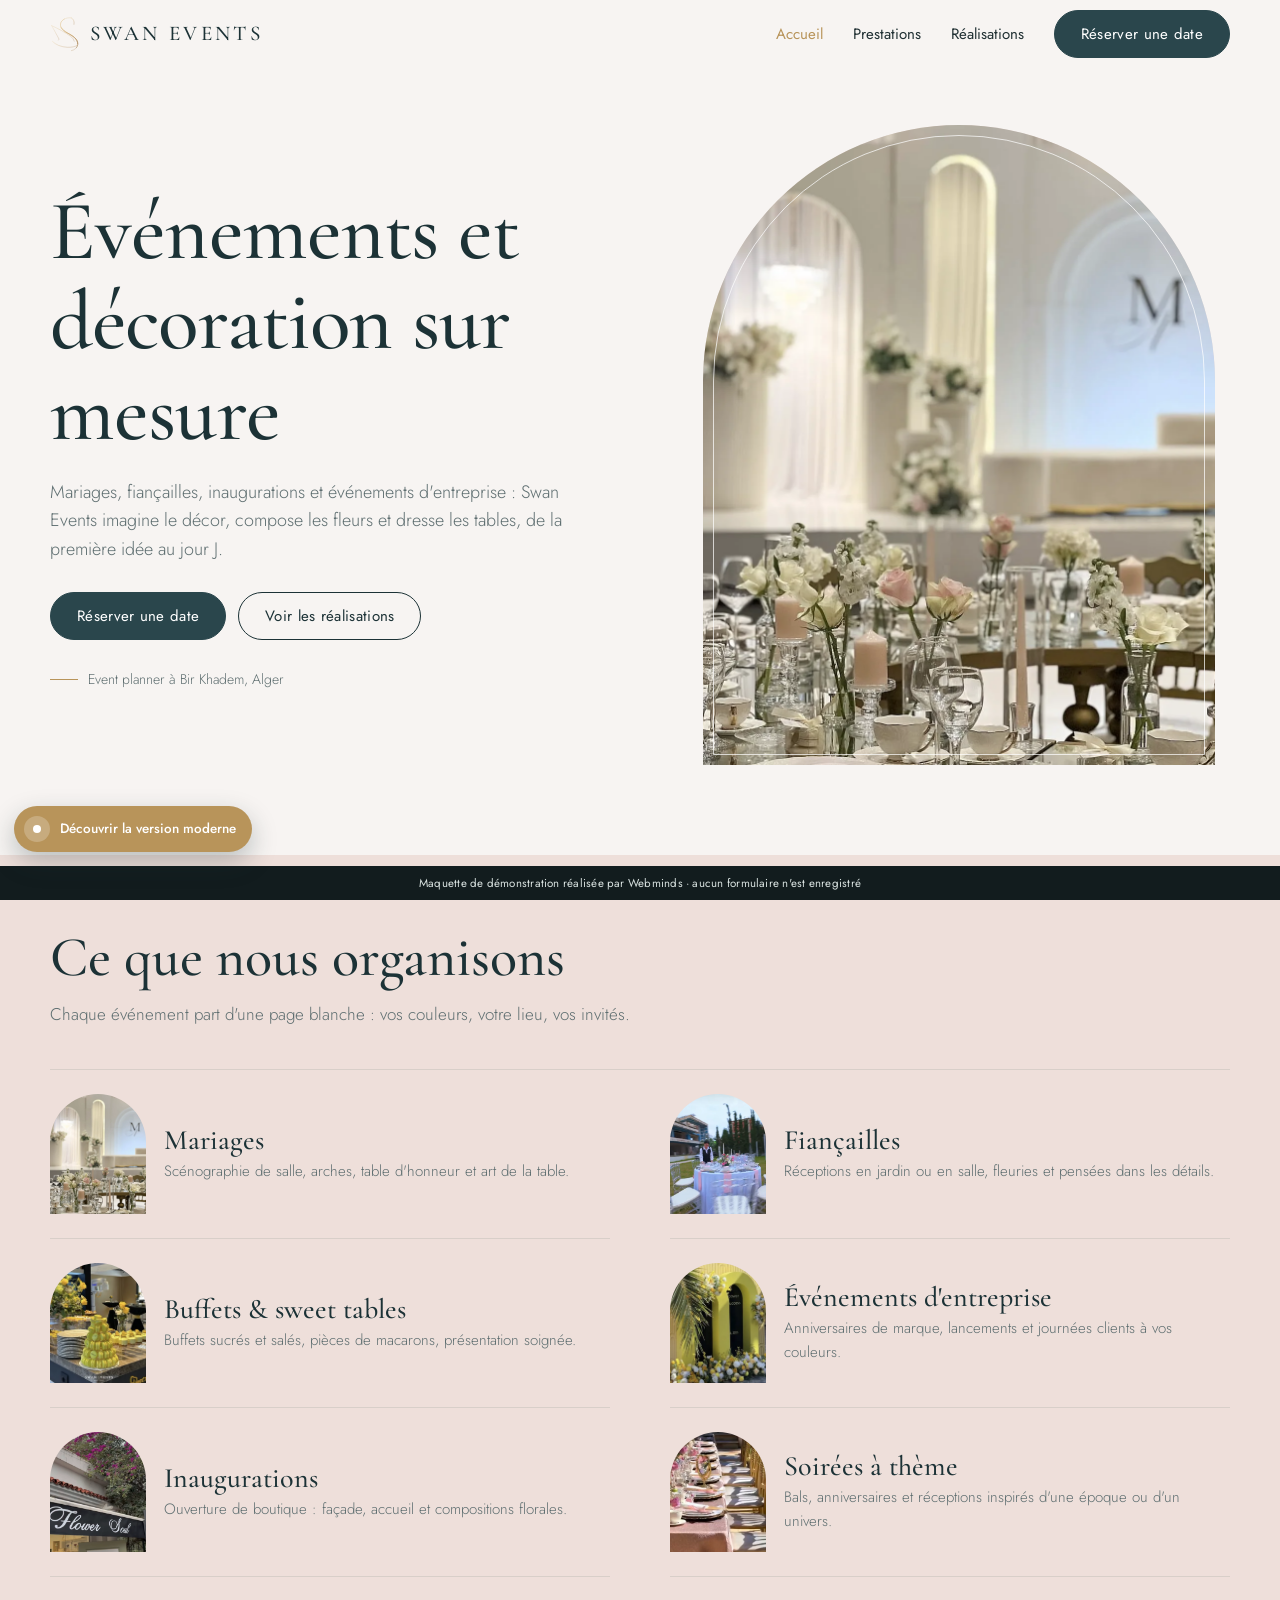
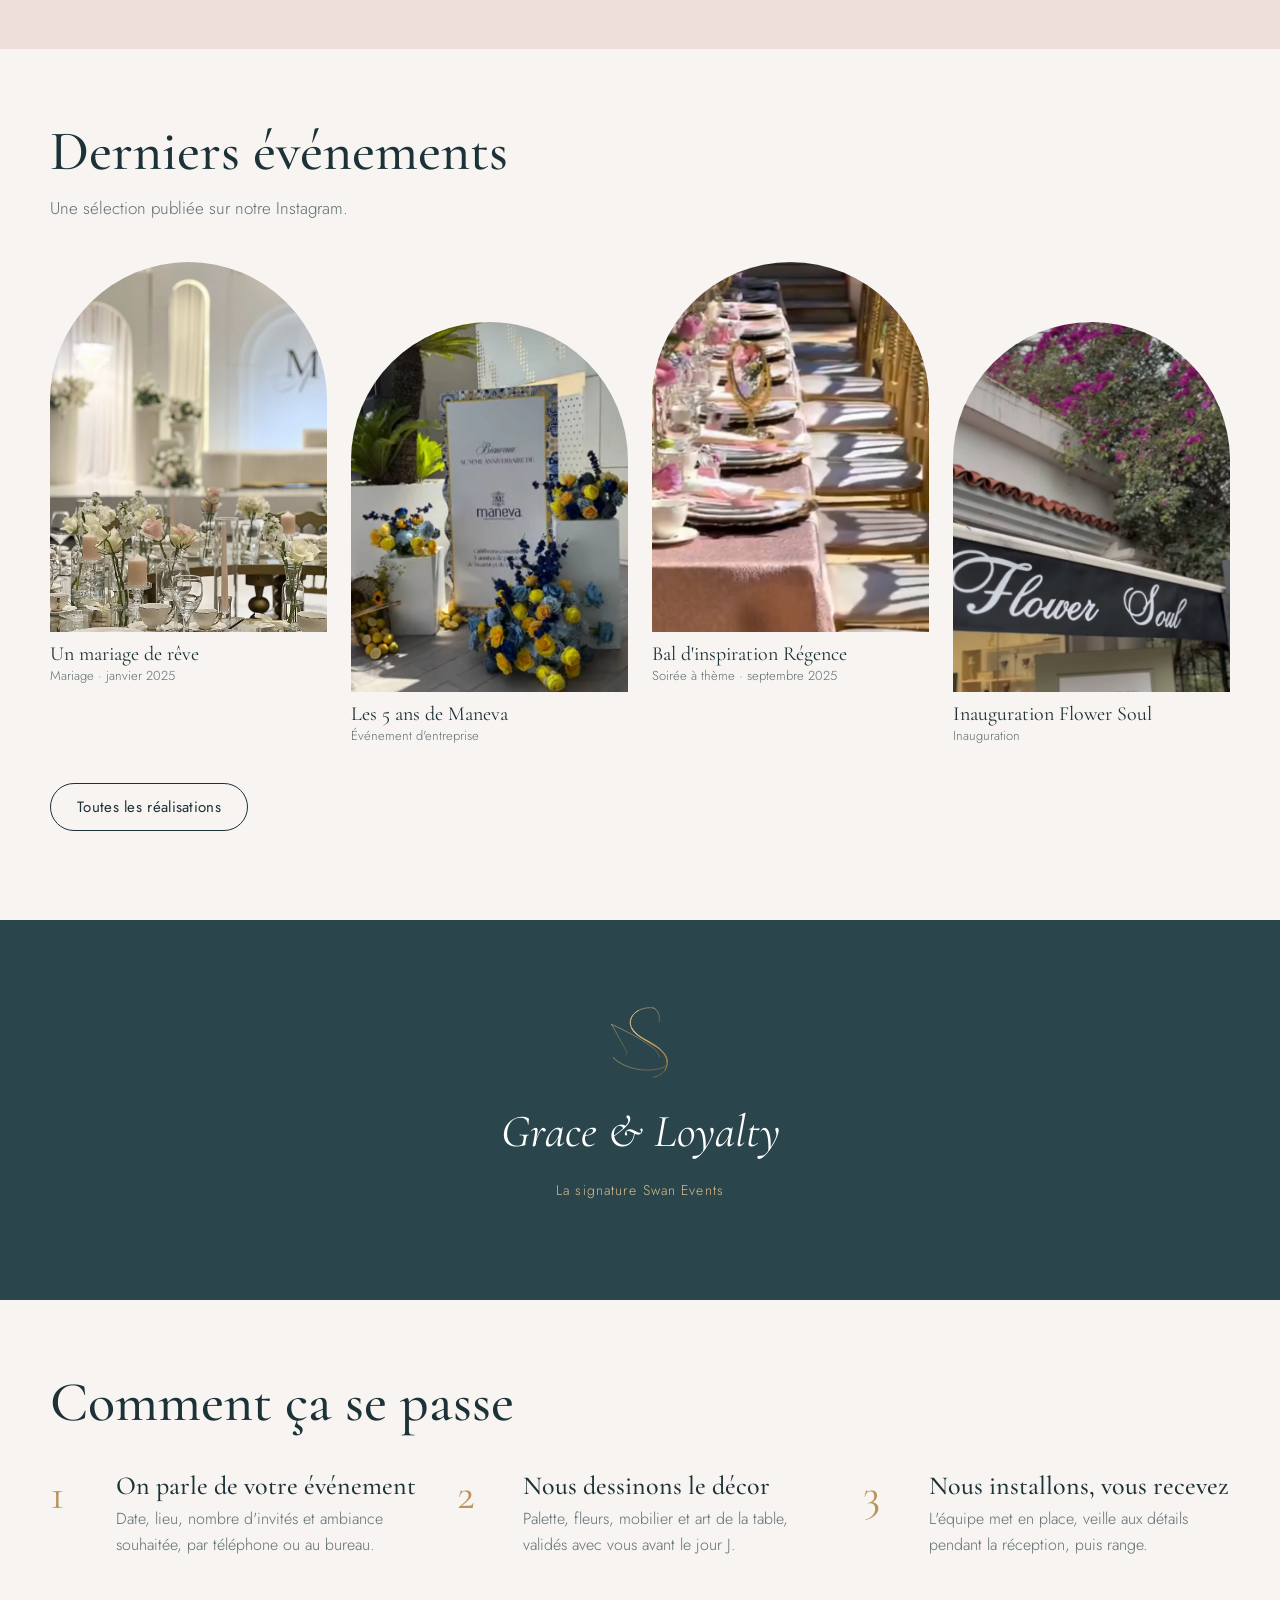
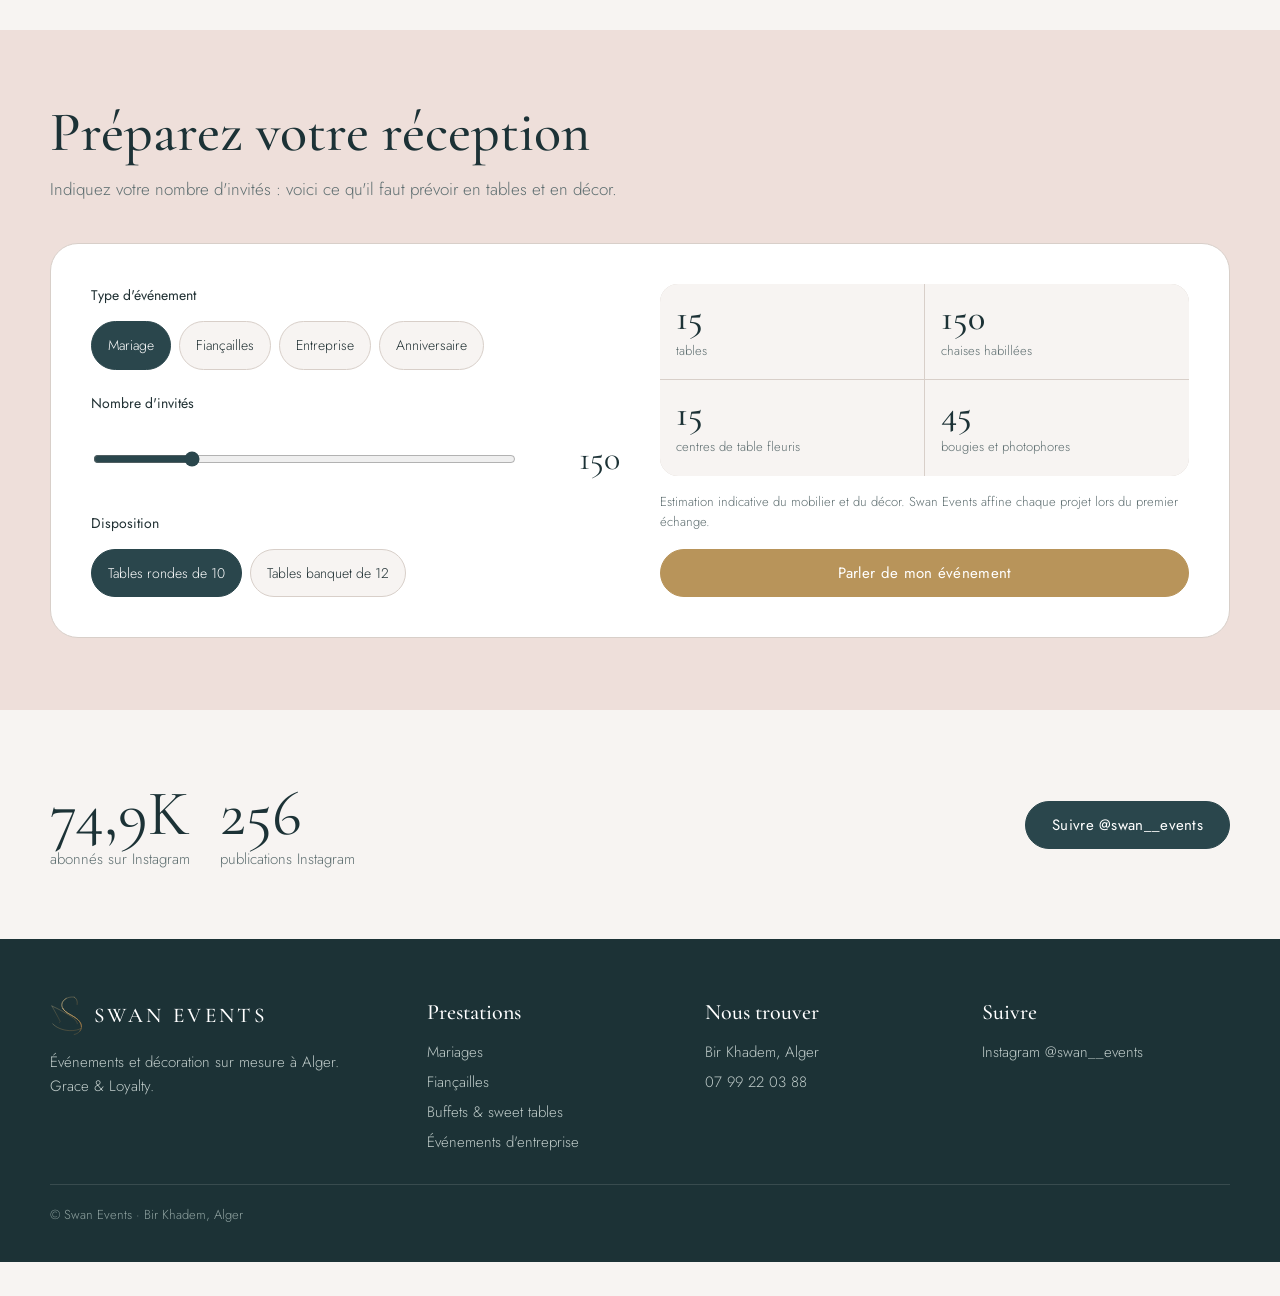
==== index.html @ 2332a2bf "Maquette Swan Events : version classique (5 pages, simulateur de réception) et version moderne (conf" ====
<!doctype html>
<html lang="fr"><head><meta charset="utf-8">
<meta name="viewport" content="width=device-width, initial-scale=1, viewport-fit=cover">
<meta name="robots" content="noindex, nofollow">
<title>Swan Events · Événements & décoration sur mesure à Alger</title><meta name="description" content="Swan Events, event planner à Bir Khadem (Alger) : mariages, fiançailles, inaugurations et événements d'entreprise.">
<link rel="icon" href="img/swan-mark.svg" type="image/svg+xml">
<link rel="stylesheet" href="css/fonts.css"><link rel="stylesheet" href="css/style.css"><link rel="stylesheet" href="css/demo.css">
</head><body>
<header class="sw-head"><div class="sw-wrap">
<a class="sw-logo" href="index.html" aria-label="Swan Events, accueil"><img src="img/swan-mark.svg" alt=""><span>SWAN EVENTS</span></a>
<nav class="sw-nav" aria-label="Navigation principale"><a href="index.html" aria-current="page">Accueil</a><a href="prestations.html">Prestations</a><a href="realisations.html">Réalisations</a><a class="sw-btn" href="contact.html">Réserver une date</a></nav>
<button class="sw-burger" aria-label="Ouvrir le menu" aria-expanded="false"><i></i></button>
</div></header>
<div class="sw-drawer"><a href="index.html">Accueil</a><a href="prestations.html">Prestations</a><a href="realisations.html">Réalisations</a><a href="contact.html">Contact</a><a class="sw-drawer-tel" href="tel:+213799220388">07 99 22 03 88</a></div>
<main>
<section class="sw-hero"><div class="sw-wrap">
<div class="sw-hero-arch"><img src="img/mariage-table.webp" alt="Table de mariage dressée par Swan Events, arches blanches et fleurs poudrées"></div>
<div class="sw-hero-txt">
<h1>Événements et décoration sur mesure</h1>
<p class="sw-hero-lead">Mariages, fiançailles, inaugurations et événements d'entreprise : Swan Events imagine le décor, compose les fleurs et dresse les tables, de la première idée au jour J.</p>
<div class="sw-hero-cta"><a class="sw-btn" href="contact.html">Réserver une date</a><a class="sw-btn sw-btn--line" href="realisations.html">Voir les réalisations</a></div>
<p class="sw-hero-loc">Event planner à Bir Khadem, Alger</p>
</div></div></section>

<section class="sw-sec sw-sec--blush"><div class="sw-wrap">
<div class="sw-sec-head"><h2>Ce que nous organisons</h2><p>Chaque événement part d'une page blanche : vos couleurs, votre lieu, vos invités.</p></div>
<div class="sw-presta"><a href="mariage.html"><img src="img/mariage-table.webp" alt="" loading="lazy"><div><h3>Mariages</h3><p>Scénographie de salle, arches, table d'honneur et art de la table.</p></div></a><a href="prestations.html#fiancailles"><img src="img/fiancailles-jardin.webp" alt="" loading="lazy"><div><h3>Fiançailles</h3><p>Réceptions en jardin ou en salle, fleuries et pensées dans les détails.</p></div></a><a href="prestations.html#buffets"><img src="img/buffet-macarons.webp" alt="" loading="lazy"><div><h3>Buffets &amp; sweet tables</h3><p>Buffets sucrés et salés, pièces de macarons, présentation soignée.</p></div></a><a href="prestations.html#entreprise"><img src="img/corporate-dentina.webp" alt="" loading="lazy"><div><h3>Événements d'entreprise</h3><p>Anniversaires de marque, lancements et journées clients à vos couleurs.</p></div></a><a href="prestations.html#inaugurations"><img src="img/inauguration-flowersoul.webp" alt="" loading="lazy"><div><h3>Inaugurations</h3><p>Ouverture de boutique : façade, accueil et compositions florales.</p></div></a><a href="prestations.html#themes"><img src="img/table-regence.webp" alt="" loading="lazy"><div><h3>Soirées à thème</h3><p>Bals, anniversaires et réceptions inspirés d'une époque ou d'un univers.</p></div></a></div>
</div></section>

<section class="sw-sec"><div class="sw-wrap">
<div class="sw-sec-head"><h2>Derniers événements</h2><p>Une sélection publiée sur notre Instagram.</p></div>
<div class="sw-gal"><figure><div class="sw-ph"><img src="img/mariage-table.webp" alt="Un mariage de rêve" loading="lazy"></div><figcaption>Un mariage de rêve<small>Mariage · janvier 2025</small></figcaption></figure><figure><div class="sw-ph"><img src="img/anniversaire-maneva.webp" alt="Les 5 ans de Maneva" loading="lazy"></div><figcaption>Les 5 ans de Maneva<small>Événement d'entreprise</small></figcaption></figure><figure><div class="sw-ph"><img src="img/table-regence.webp" alt="Bal d'inspiration Régence" loading="lazy"></div><figcaption>Bal d'inspiration Régence<small>Soirée à thème · septembre 2025</small></figcaption></figure><figure><div class="sw-ph"><img src="img/inauguration-flowersoul.webp" alt="Inauguration Flower Soul" loading="lazy"></div><figcaption>Inauguration Flower Soul<small>Inauguration</small></figcaption></figure></div>
<p style="margin-top:40px"><a class="sw-btn sw-btn--line" href="realisations.html">Toutes les réalisations</a></p>
</div></section>

<section class="sw-sec--teal sw-sign"><div class="sw-wrap">
<img src="img/swan-mark.svg" alt="">
<blockquote>Grace &amp; Loyalty</blockquote>
<p>La signature Swan Events</p>
</div></section>

<section class="sw-sec"><div class="sw-wrap">
<div class="sw-sec-head"><h2>Comment ça se passe</h2></div>
<ol class="sw-steps">
<li><div><h3>On parle de votre événement</h3><p>Date, lieu, nombre d'invités et ambiance souhaitée, par téléphone ou au bureau.</p></div></li>
<li><div><h3>Nous dessinons le décor</h3><p>Palette, fleurs, mobilier et art de la table, validés avec vous avant le jour J.</p></div></li>
<li><div><h3>Nous installons, vous recevez</h3><p>L'équipe met en place, veille aux détails pendant la réception, puis range.</p></div></li>
</ol></div></section>

<section class="sw-sec sw-sec--blush" id="estimer"><div class="sw-wrap">
<div class="sw-sec-head"><h2>Préparez votre réception</h2><p>Indiquez votre nombre d'invités : voici ce qu'il faut prévoir en tables et en décor.</p></div>
<div class="sw-sim" data-sim>
<div style="display:grid;gap:22px">
<div class="sw-field"><span class="sw-legend">Type d'événement</span><div class="sw-chips" data-g="type"><button class="sw-chip" aria-pressed="true" data-v="mariage">Mariage</button><button class="sw-chip" aria-pressed="false" data-v="fiancailles">Fiançailles</button><button class="sw-chip" aria-pressed="false" data-v="entreprise">Entreprise</button><button class="sw-chip" aria-pressed="false" data-v="anniv">Anniversaire</button></div></div>
<div class="sw-field"><label for="g">Nombre d'invités</label><div class="sw-range"><input id="g" type="range" min="20" max="600" step="10" value="150"><output for="g">150</output></div></div>
<div class="sw-field"><span class="sw-legend">Disposition</span><div class="sw-chips" data-g="table"><button class="sw-chip" aria-pressed="true" data-v="10">Tables rondes de 10</button><button class="sw-chip" aria-pressed="false" data-v="12">Tables banquet de 12</button></div></div>
</div>
<div style="display:grid;gap:16px;align-content:start">
<div class="sw-res"><div><b data-r="tables">15</b><span>tables</span></div><div><b data-r="chairs">150</b><span>chaises habillées</span></div><div><b data-r="flowers">15</b><span>centres de table fleuris</span></div><div><b data-r="candles">45</b><span>bougies et photophores</span></div></div>
<p class="sw-sim-note">Estimation indicative du mobilier et du décor. Swan Events affine chaque projet lors du premier échange.</p>
<a class="sw-btn sw-btn--gold" href="contact.html">Parler de mon événement</a>
</div></div>
</div></section>

<section class="sw-sec"><div class="sw-wrap sw-insta">
<div class="sw-insta-row"><div class="sw-insta-n">74,9K<small>abonnés sur Instagram</small></div><div class="sw-insta-n">256<small>publications Instagram</small></div></div>
<a class="sw-btn" href="https://www.instagram.com/swan__events/" target="_blank" rel="noopener">Suivre @swan__events</a>
</div></section>
</main>
<footer class="sw-foot"><div class="sw-wrap">
<div class="sw-foot-brand"><a class="sw-logo" href="index.html"><img src="img/swan-mark.svg" alt="" style="width:34px"><span style="color:#fff">SWAN EVENTS</span></a><p style="margin-top:14px;max-width:22em">Événements et décoration sur mesure à Alger. Grace &amp; Loyalty.</p></div>
<div><h4>Prestations</h4><ul><li><a href="mariage.html">Mariages</a></li><li><a href="prestations.html#fiancailles">Fiançailles</a></li><li><a href="prestations.html#buffets">Buffets &amp; sweet tables</a></li><li><a href="prestations.html#entreprise">Événements d'entreprise</a></li></ul></div>
<div><h4>Nous trouver</h4><ul><li>Bir Khadem, Alger</li><li><a href="tel:+213799220388">07 99 22 03 88</a></li></ul></div>
<div><h4>Suivre</h4><ul><li><a href="https://www.instagram.com/swan__events/" target="_blank" rel="noopener">Instagram @swan__events</a></li></ul></div>
<div class="sw-foot-bot">© Swan Events · Bir Khadem, Alger</div>
</div></footer>
<a class="wm-switch" href="v2/index.html"><span class="wm-switch-dot"></span><span class="wm-switch-txt">Découvrir la version moderne</span></a>
<div class="wm-demo">Maquette de démonstration réalisée par Webminds · aucun formulaire n'est enregistré</div>
<script src="js/main.js"></script><script src="js/demo.js"></script>
</body></html>
---- css/fonts.css ----
@font-face{font-family:"Cormorant Garamond";src:url(../fonts/cormorant-garamond-latin-400-normal.woff2) format("woff2");font-weight:400;font-style:normal;font-display:swap}
@font-face{font-family:"Cormorant Garamond";src:url(../fonts/cormorant-garamond-latin-500-normal.woff2) format("woff2");font-weight:500;font-style:normal;font-display:swap}
@font-face{font-family:"Cormorant Garamond";src:url(../fonts/cormorant-garamond-latin-600-normal.woff2) format("woff2");font-weight:600;font-style:normal;font-display:swap}
@font-face{font-family:"Cormorant Garamond";src:url(../fonts/cormorant-garamond-latin-400-italic.woff2) format("woff2");font-weight:400;font-style:italic;font-display:swap}
@font-face{font-family:"Cormorant Garamond";src:url(../fonts/cormorant-garamond-latin-500-italic.woff2) format("woff2");font-weight:500;font-style:italic;font-display:swap}
@font-face{font-family:"Jost";src:url(../fonts/jost-latin-300-normal.woff2) format("woff2");font-weight:300;font-display:swap}
@font-face{font-family:"Jost";src:url(../fonts/jost-latin-400-normal.woff2) format("woff2");font-weight:400;font-display:swap}
@font-face{font-family:"Jost";src:url(../fonts/jost-latin-500-normal.woff2) format("woff2");font-weight:500;font-display:swap}
---- css/style.css ----
:root{
  --teal:#2A464C; --teal-deep:#1C3236; --gold:#B8945A; --gold-soft:#D9BE8C;
  --pearl:#F7F4F2; --blush:#EEDFDA; --ink:#203033; --muted:#5E6E70; --line:#D8CFC9;
  --serif:"Cormorant Garamond",Georgia,"Times New Roman",serif;
  --sans:"Jost","Helvetica Neue",Arial,sans-serif;
  
}
*,*::before,*::after{box-sizing:border-box}
html{scroll-behavior:smooth}
body{margin:0;background:var(--pearl);color:var(--ink);font-family:var(--sans);font-weight:300;font-size:17px;line-height:1.6;padding-bottom:var(--demo-h);-webkit-font-smoothing:antialiased}
img{max-width:100%;display:block}
a{color:inherit}
:focus-visible{outline:2px solid var(--gold);outline-offset:3px}
h1,h2,h3{font-family:var(--serif);font-weight:500;line-height:1.08;margin:0;color:var(--teal-deep)}
p{margin:0 0 1em}
.sw-wrap{width:min(1180px,100% - 40px);margin-inline:auto}

/* Header */
.sw-head{position:sticky;top:0;z-index:40;background:rgba(247,244,242,.94);backdrop-filter:blur(8px);-webkit-backdrop-filter:blur(8px);border-bottom:1px solid transparent;transition:border-color .3s}
.sw-head.is-scrolled{border-color:var(--line)}
.sw-head .sw-wrap{display:flex;align-items:center;justify-content:space-between;height:68px}
.sw-logo{display:flex;align-items:center;gap:10px;text-decoration:none}
.sw-logo img{width:30px;height:auto}
.sw-logo span{font-family:var(--serif);font-weight:500;font-size:21px;letter-spacing:.16em;color:var(--teal-deep)}
.sw-nav{display:none;gap:30px;align-items:center}
.sw-nav a{text-decoration:none;font-size:15px;font-weight:400;color:var(--ink)}
.sw-nav a[aria-current]{color:var(--gold);}
.sw-nav .sw-btn{color:#fff}
.sw-burger{background:none;border:0;width:44px;height:44px;display:grid;place-items:center;cursor:pointer;padding:0}
.sw-burger i{display:block;width:22px;height:1.5px;background:var(--teal-deep);position:relative}
.sw-burger i::before,.sw-burger i::after{content:"";position:absolute;left:0;width:22px;height:1.5px;background:var(--teal-deep)}
.sw-burger i::before{top:-7px}.sw-burger i::after{top:7px}
.sw-drawer{position:fixed;inset:68px 0 0 0;background:var(--pearl);z-index:39;padding:30px 24px;display:none;flex-direction:column;gap:6px}
.sw-drawer.is-open{display:flex}
.sw-drawer a{font-family:var(--serif);font-size:32px;text-decoration:none;color:var(--teal-deep);padding:6px 0;border-bottom:1px solid var(--line)}
.sw-drawer .sw-drawer-tel{font-family:var(--sans);font-size:16px;border:0;margin-top:18px;color:var(--muted)}
@media (min-width:900px){.sw-nav{display:flex}.sw-burger{display:none}.sw-drawer{display:none!important}}

/* Buttons */
.sw-btn{display:inline-flex;align-items:center;justify-content:center;gap:8px;min-height:48px;padding:0 26px;border-radius:999px;background:var(--teal);color:#fff;text-decoration:none;font-family:var(--sans);font-size:15px;font-weight:400;letter-spacing:.02em;border:1px solid var(--teal);cursor:pointer;transition:background .25s,color .25s}
.sw-btn:hover{background:var(--teal-deep)}
.sw-btn--line{background:transparent;color:var(--teal-deep);border-color:var(--teal-deep)}
.sw-btn--line:hover{background:var(--teal-deep);color:#fff}
.sw-btn--gold{background:var(--gold);border-color:var(--gold)}
.sw-btn--gold:hover{background:#a5824a}

/* Hero */
.sw-hero{padding:28px 0 56px;overflow:hidden}
.sw-hero .sw-wrap{display:grid;gap:34px}
.sw-hero-arch{position:relative;border-radius:999px 999px 0 0;overflow:hidden;aspect-ratio:4/5;background:var(--blush)}
.sw-hero-arch img{width:100%;height:100%;object-fit:cover;transform:scale(1.06);animation:swHeroIn 2.4s cubic-bezier(.2,.7,.2,1) forwards}
@keyframes swHeroIn{to{transform:scale(1)}}
.sw-hero-arch::after{content:"";position:absolute;inset:10px;border:1px solid rgba(255,255,255,.7);border-radius:999px 999px 0 0;pointer-events:none}
.sw-hero-txt h1{font-size:clamp(44px,11vw,84px);letter-spacing:-.01em}
.sw-hero-txt h1 em{font-style:italic;font-weight:400;display:block;color:var(--teal)}
.sw-hero-lead{font-size:18px;color:var(--muted);max-width:30em;margin:20px 0 28px}
.sw-hero-cta{display:flex;flex-wrap:wrap;gap:12px}
.sw-hero-loc{margin-top:28px;font-size:14px;color:var(--muted);display:flex;gap:10px;align-items:center}
.sw-hero-loc::before{content:"";width:28px;height:1px;background:var(--gold)}
@media (min-width:900px){
  .sw-hero{padding:56px 0 90px}
  .sw-hero .sw-wrap{grid-template-columns:1.05fr .95fr;align-items:center;gap:70px}
  .sw-hero-arch{order:2;aspect-ratio:4/5;max-height:640px}
}

/* Sections */
.sw-sec{padding:72px 0}
.sw-sec--blush{background:var(--blush)}
.sw-sec--teal{background:var(--teal);color:#E9EEEC}
.sw-sec--teal h2,.sw-sec--teal h3{color:#fff}
.sw-sec-head{max-width:640px;margin-bottom:40px}
.sw-sec-head h2{font-size:clamp(36px,7vw,56px)}
.sw-sec-head p{margin-top:14px;color:var(--muted)}
.sw-sec--teal .sw-sec-head p{color:#C9D5D3}

/* Prestations list */
.sw-presta{display:grid;gap:0;border-top:1px solid var(--line)}
.sw-presta a{display:grid;grid-template-columns:76px 1fr;gap:18px;align-items:center;padding:18px 0;border-bottom:1px solid var(--line);text-decoration:none}
.sw-presta img{width:76px;height:96px;object-fit:cover;border-radius:999px 999px 0 0}
.sw-presta h3{font-size:28px}
.sw-presta p{margin:4px 0 0;font-size:15px;color:var(--muted)}
@media (min-width:900px){
  .sw-presta{grid-template-columns:1fr 1fr;column-gap:60px}
  .sw-presta a{grid-template-columns:96px 1fr;padding:24px 0}
  .sw-presta img{width:96px;height:120px}
}

/* Gallery arches */
.sw-gal{display:grid;grid-template-columns:1fr 1fr;gap:14px}
.sw-gal figure{margin:0}
.sw-gal .sw-ph{overflow:hidden;border-radius:999px 999px 0 0;aspect-ratio:3/4;background:var(--blush)}
.sw-gal .sw-ph img{width:100%;height:100%;object-fit:cover;transition:transform .6s}
.sw-gal figure:hover img{transform:scale(1.04)}
.sw-gal figcaption{font-family:var(--serif);font-size:20px;margin-top:10px;line-height:1.2;color:var(--teal-deep)}
.sw-gal figcaption small{display:block;font-family:var(--sans);font-size:13px;color:var(--muted);margin-top:2px}
.sw-gal figure:nth-child(even){margin-top:36px}
@media (min-width:900px){.sw-gal{grid-template-columns:repeat(4,1fr);gap:24px}.sw-gal figure:nth-child(even){margin-top:60px}}

/* Quote / signature */
.sw-sign{text-align:center;padding:84px 0}
.sw-sign img{width:64px;margin:0 auto 24px}
.sw-sign blockquote{margin:0 auto;max-width:18em;font-family:var(--serif);font-style:italic;font-size:clamp(30px,6vw,46px);line-height:1.2;color:#fff}
.sw-sign p{margin-top:20px;font-size:14px;letter-spacing:.08em;color:var(--gold-soft)}

/* Steps */
.sw-steps{display:grid;gap:26px;counter-reset:st}
.sw-steps li{list-style:none;counter-increment:st;display:grid;grid-template-columns:52px 1fr;gap:14px}
.sw-steps li::before{content:counter(st);font-family:var(--serif);font-size:44px;line-height:1;color:var(--gold)}
.sw-steps h3{font-size:26px}
.sw-steps p{margin:6px 0 0;color:var(--muted);font-size:16px}
.sw-steps{padding:0;margin:0}
@media (min-width:900px){.sw-steps{grid-template-columns:repeat(3,1fr);gap:40px}}

/* Insta strip */
.sw-insta{display:grid;gap:22px;align-items:center}
.sw-insta-n{font-family:var(--serif);font-size:64px;line-height:1;color:var(--teal-deep)}
.sw-insta-n small{display:block;font-family:var(--sans);font-size:15px;color:var(--muted);margin-top:6px}
.sw-insta-row{display:flex;gap:30px;flex-wrap:wrap}
@media (min-width:900px){.sw-insta{grid-template-columns:1fr auto}}

/* Simulator */
.sw-sim{background:#fff;border:1px solid var(--line);border-radius:28px;padding:26px 22px;display:grid;gap:26px}
.sw-field{display:grid;gap:8px}
.sw-field label,.sw-legend{font-size:14px;font-weight:400;color:var(--ink)}
.sw-chips{display:flex;flex-wrap:wrap;gap:8px}
.sw-chip{min-height:42px;padding:0 16px;border-radius:999px;border:1px solid var(--line);background:var(--pearl);font:inherit;font-size:14px;cursor:pointer;color:var(--ink)}
.sw-chip[aria-pressed="true"]{background:var(--teal);border-color:var(--teal);color:#fff}
.sw-range{display:flex;align-items:center;gap:14px}
.sw-range input{flex:1;accent-color:var(--teal);height:28px}
.sw-range output{font-family:var(--serif);font-size:34px;min-width:2.6em;text-align:right;color:var(--teal-deep)}
.sw-res{display:grid;grid-template-columns:1fr 1fr;gap:1px;background:var(--line);border-radius:18px;overflow:hidden}
.sw-res div{background:var(--pearl);padding:16px}
.sw-res b{display:block;font-family:var(--serif);font-weight:500;font-size:36px;line-height:1;color:var(--teal-deep)}
.sw-res span{font-size:13px;color:var(--muted)}
.sw-sim-note{font-size:13px;color:var(--muted);margin:0}
@media (min-width:900px){.sw-sim{grid-template-columns:1fr 1fr;padding:40px;gap:40px}.sw-res{grid-template-columns:1fr 1fr}}

/* Forms */
.sw-form{display:grid;gap:16px}
.sw-form label{font-size:14px;font-weight:400;display:grid;gap:6px}
.sw-form input,.sw-form select,.sw-form textarea{font:inherit;font-size:16px;font-weight:300;padding:13px 16px;border:1px solid var(--line);border-radius:14px;background:#fff;color:var(--ink);width:100%}
.sw-form textarea{min-height:120px;resize:vertical}
.sw-form-2{display:grid;gap:16px}
@media (min-width:700px){.sw-form-2{grid-template-columns:1fr 1fr}}
.sw-ok{display:none;padding:18px 20px;border-radius:16px;background:#E3ECE9;color:var(--teal-deep)}
.sw-ok.is-on{display:block}

/* Contact blocks */
.sw-contact{display:grid;gap:30px}
.sw-cinfo{display:grid;gap:18px}
.sw-cinfo div{border-top:1px solid var(--line);padding-top:14px}
.sw-cinfo span{display:block;font-size:13px;color:var(--muted)}
.sw-cinfo a,.sw-cinfo strong{font-family:var(--serif);font-size:26px;font-weight:500;text-decoration:none;color:var(--teal-deep)}
@media (min-width:900px){.sw-contact{grid-template-columns:.8fr 1.2fr;gap:70px}}
.sw-map{width:100%;height:340px;border:0;display:block;filter:grayscale(.35)}

/* Page header */
.sw-phead{padding:40px 0 30px}
.sw-phead h1{font-size:clamp(46px,10vw,80px)}
.sw-phead p{max-width:34em;color:var(--muted);margin-top:14px;font-size:18px}
.sw-crumb{font-size:13px;color:var(--muted);margin-bottom:16px}
.sw-crumb a{text-decoration:none}

/* Service detail */
.sw-split{display:grid;gap:34px;align-items:start}
.sw-split .sw-arch{border-radius:999px 999px 0 0;overflow:hidden;aspect-ratio:4/5}
.sw-split .sw-arch img{width:100%;height:100%;object-fit:cover}
.sw-list{list-style:none;padding:0;margin:20px 0 0;display:grid;gap:0}
.sw-list li{padding:14px 0;border-bottom:1px solid var(--line);display:flex;gap:14px}
.sw-list li::before{content:"";flex:0 0 7px;height:7px;margin-top:10px;border-radius:50%;background:var(--gold)}
@media (min-width:900px){.sw-split{grid-template-columns:1fr 1fr;gap:70px}}
.sw-duo{display:grid;grid-template-columns:1fr 1fr;gap:14px;margin-top:30px}
.sw-duo img{aspect-ratio:3/4;object-fit:cover;width:100%}

/* Footer */
.sw-foot{background:var(--teal-deep);color:#BFCBC9;padding:56px 0 36px;font-size:15px}
.sw-foot .sw-wrap{display:grid;gap:30px}
.sw-foot-brand img{width:150px}
.sw-foot h4{font-family:var(--serif);font-weight:500;font-size:22px;color:#fff;margin:0 0 10px}
.sw-foot a{text-decoration:none}
.sw-foot ul{list-style:none;padding:0;margin:0;display:grid;gap:6px}
.sw-foot-bot{border-top:1px solid rgba(255,255,255,.12);padding-top:20px;font-size:13px;color:#8FA2A0}
@media (min-width:900px){.sw-foot .sw-wrap{grid-template-columns:1.4fr 1fr 1fr 1fr}.sw-foot-bot{grid-column:1/-1}}

@media (prefers-reduced-motion:reduce){*{animation:none!important;transition:none!important}html{scroll-behavior:auto}}
.sw-split > div > .sw-btn{margin-top:22px}
---- css/demo.css ----
:root{--demo-h:34px}
body{padding-bottom:var(--demo-h)}
/* Demo banner + switch pill */
.wm-demo{box-sizing:border-box;position:fixed;left:0;right:0;bottom:0;height:var(--demo-h);z-index:90;background:#121c1e;color:#d9e2e0;font:400 11.5px/var(--demo-h) var(--sans, Arial),Arial,sans-serif;text-align:center;letter-spacing:.02em;white-space:nowrap;overflow:hidden;text-overflow:ellipsis;padding:0 10px}
.wm-switch{position:fixed;left:14px;bottom:calc(var(--demo-h) + 14px);z-index:91;display:flex;align-items:center;gap:10px;padding:10px 16px 10px 10px;border-radius:999px;background:var(--gold,#B8945A);color:#fff;text-decoration:none;font:500 13.5px/1.2 "Jost",Arial,sans-serif;box-shadow:0 10px 26px rgba(28,50,54,.28);animation:wmPulse 2.6s ease-in-out infinite}
.wm-switch-dot{width:26px;height:26px;border-radius:50%;background:rgba(255,255,255,.22);display:grid;place-items:center}
.wm-switch-dot::after{content:"";width:8px;height:8px;border-radius:50%;background:#fff}
@keyframes wmPulse{0%,100%{box-shadow:0 10px 26px rgba(28,50,54,.28),0 0 0 0 rgba(184,148,90,.55)}50%{box-shadow:0 10px 26px rgba(28,50,54,.28),0 0 0 10px rgba(184,148,90,0)}}

@media (max-width:600px){:root{--demo-h:40px}.wm-demo{white-space:normal;line-height:1.3;font-size:11px;display:flex;align-items:center;justify-content:center;padding:3px 14px}}
.wm-switch-txt{max-width:260px;overflow:hidden;white-space:nowrap;transition:max-width .35s ease,opacity .25s}
.wm-switch.is-mini{padding-right:10px;gap:0}
.wm-switch.is-mini .wm-switch-txt{max-width:0;opacity:0}
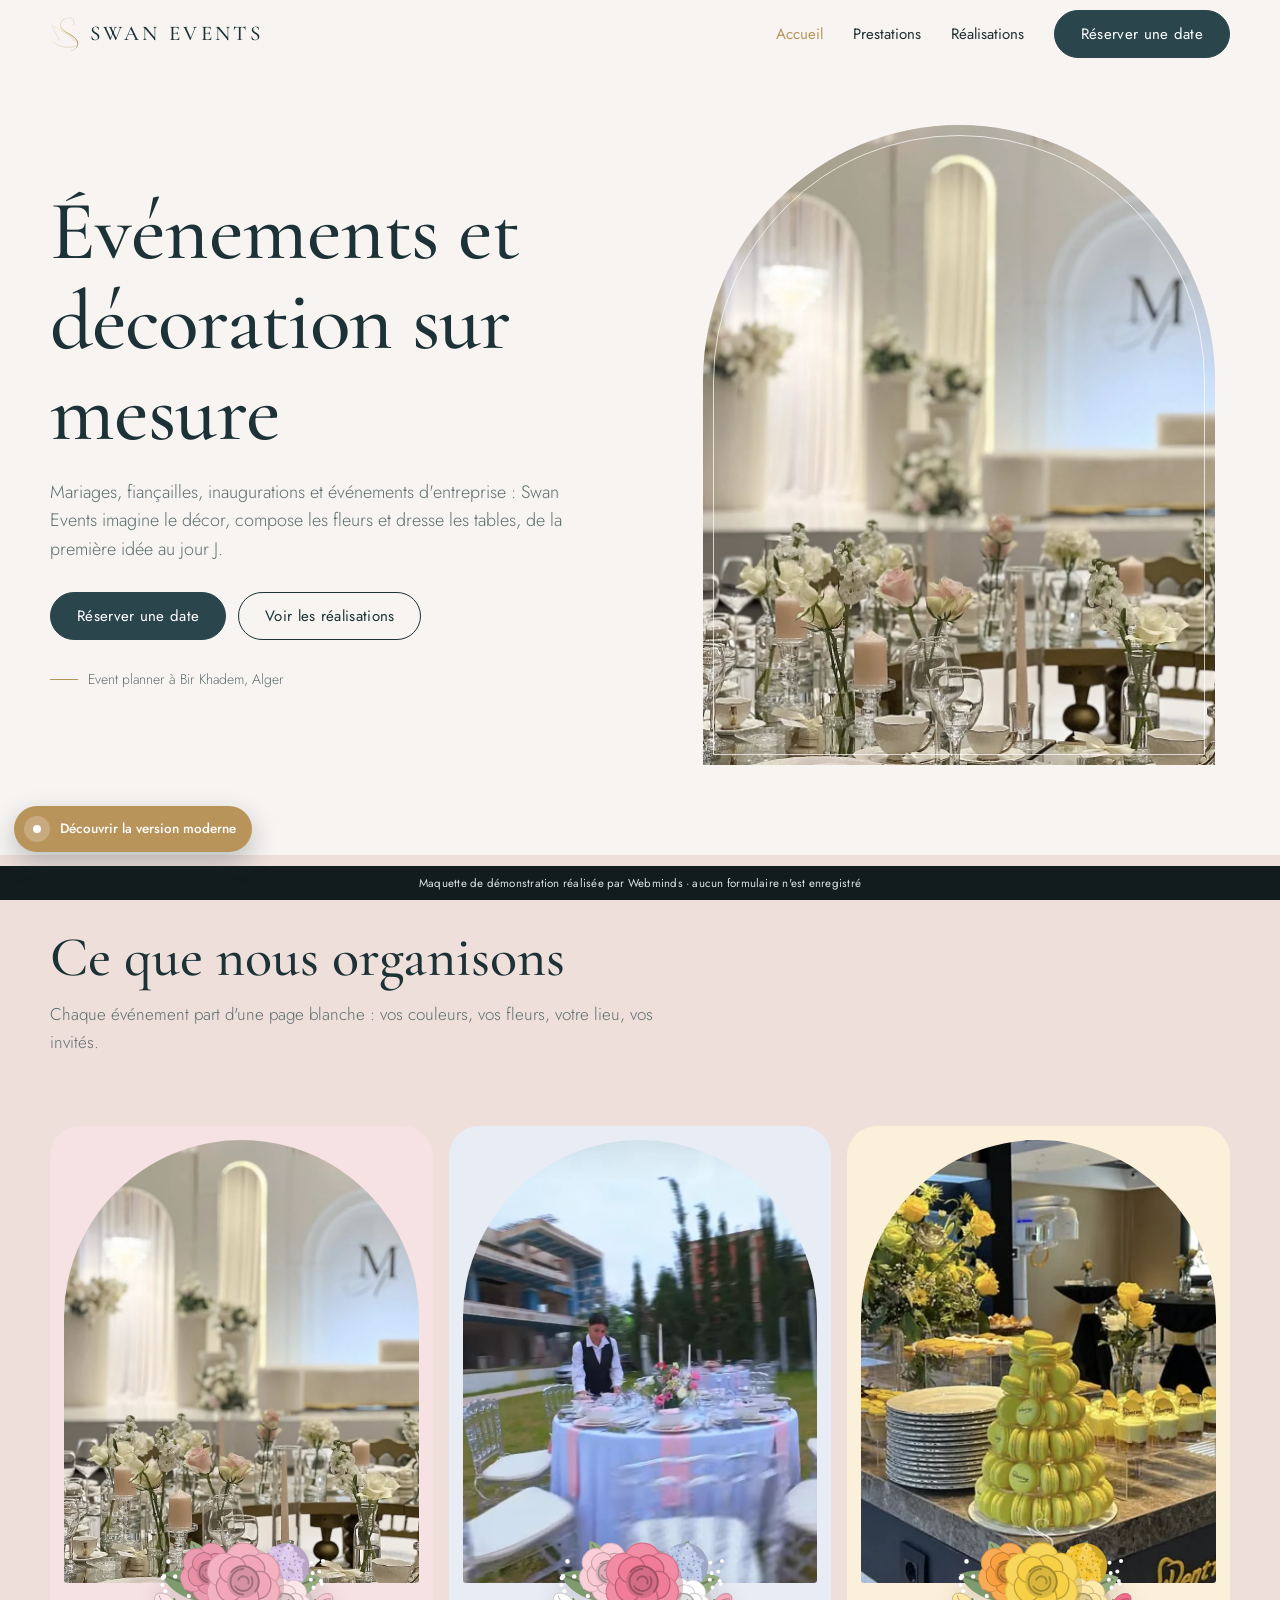
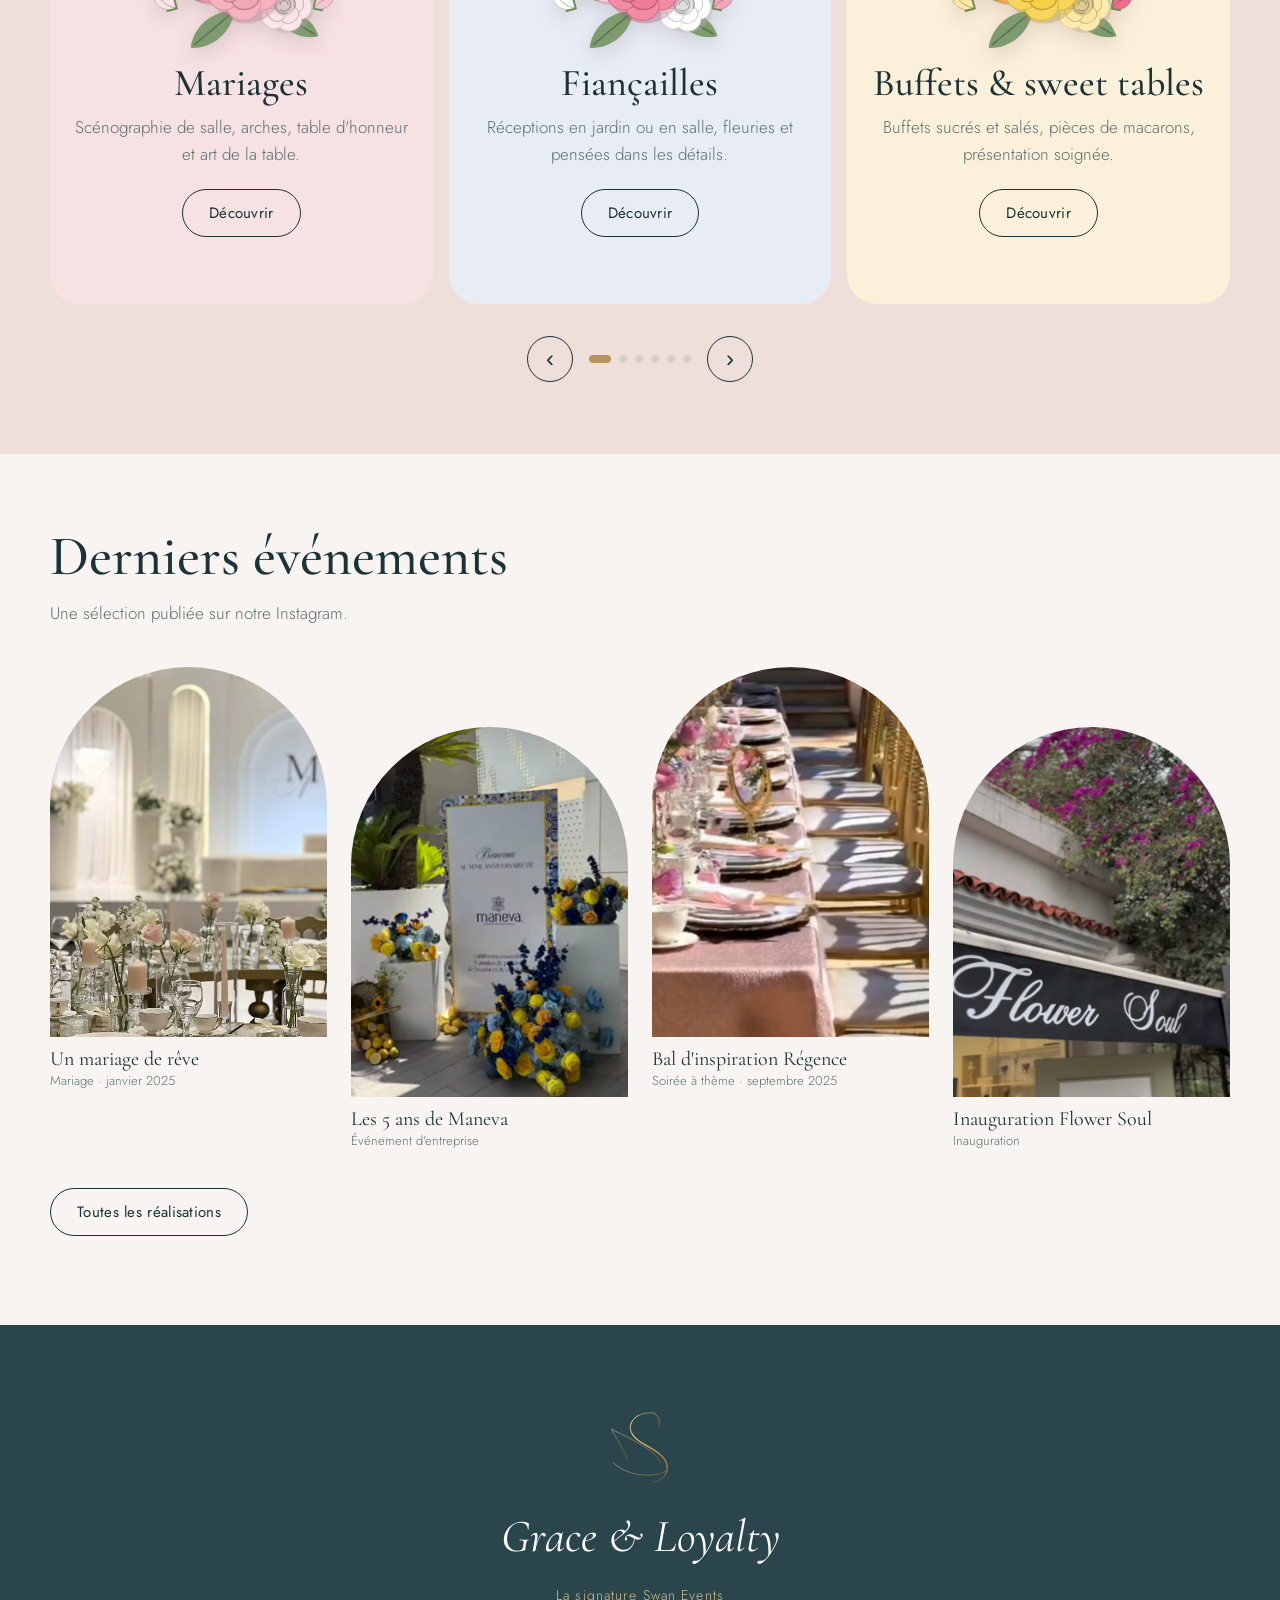
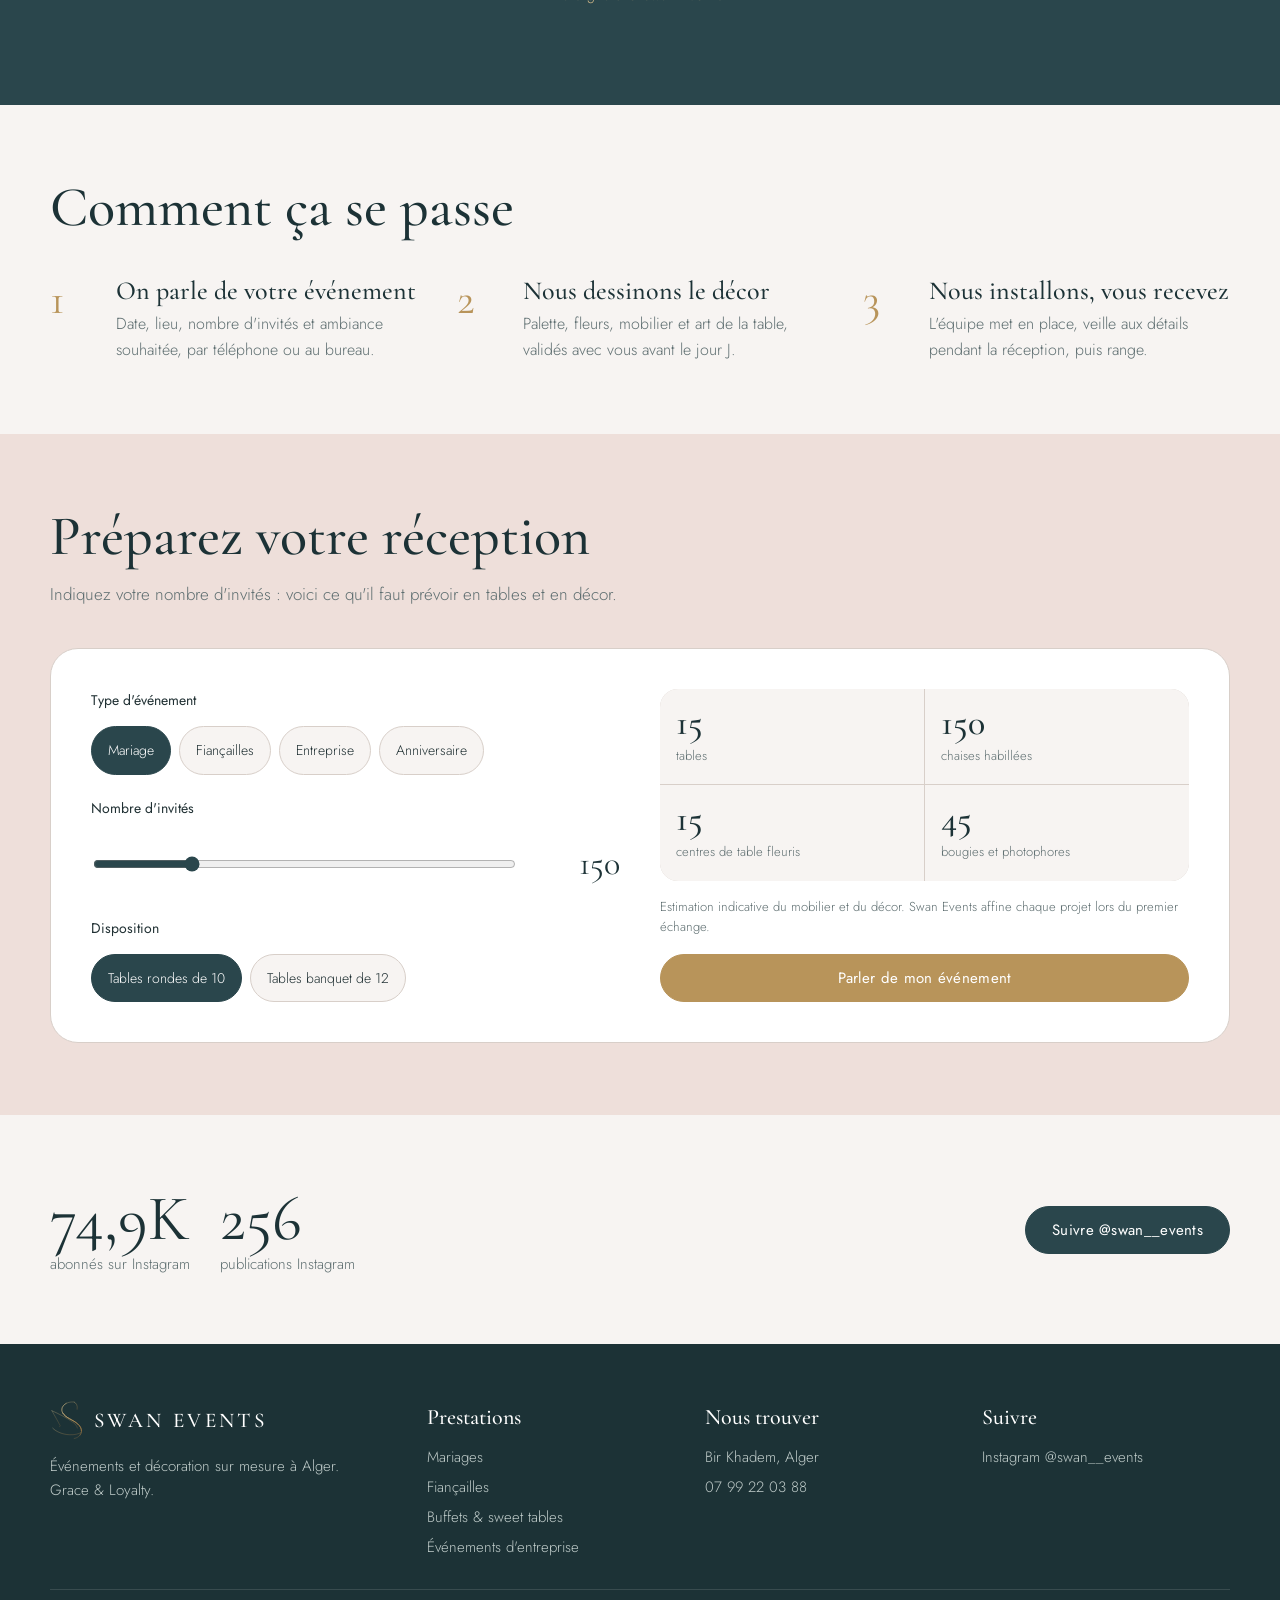
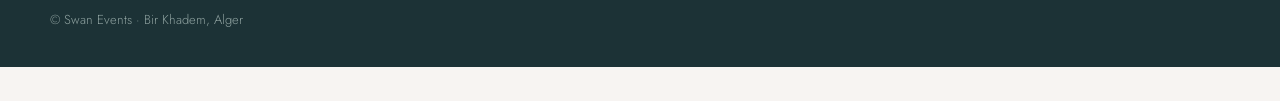
==== commit 8bca1841: "Grandes cartes fleuries en carrousel (une par écran sur mobile) ; nouvelle page « Créez votre décor " ====
--- a/index.html
+++ b/index.html
@@ -23,8 +23,8 @@
 </div></div></section>
 
 <section class="sw-sec sw-sec--blush"><div class="sw-wrap">
-<div class="sw-sec-head"><h2>Ce que nous organisons</h2><p>Chaque événement part d'une page blanche : vos couleurs, votre lieu, vos invités.</p></div>
-<div class="sw-presta"><a href="mariage.html"><img src="img/mariage-table.webp" alt="" loading="lazy"><div><h3>Mariages</h3><p>Scénographie de salle, arches, table d'honneur et art de la table.</p></div></a><a href="prestations.html#fiancailles"><img src="img/fiancailles-jardin.webp" alt="" loading="lazy"><div><h3>Fiançailles</h3><p>Réceptions en jardin ou en salle, fleuries et pensées dans les détails.</p></div></a><a href="prestations.html#buffets"><img src="img/buffet-macarons.webp" alt="" loading="lazy"><div><h3>Buffets &amp; sweet tables</h3><p>Buffets sucrés et salés, pièces de macarons, présentation soignée.</p></div></a><a href="prestations.html#entreprise"><img src="img/corporate-dentina.webp" alt="" loading="lazy"><div><h3>Événements d'entreprise</h3><p>Anniversaires de marque, lancements et journées clients à vos couleurs.</p></div></a><a href="prestations.html#inaugurations"><img src="img/inauguration-flowersoul.webp" alt="" loading="lazy"><div><h3>Inaugurations</h3><p>Ouverture de boutique : façade, accueil et compositions florales.</p></div></a><a href="prestations.html#themes"><img src="img/table-regence.webp" alt="" loading="lazy"><div><h3>Soirées à thème</h3><p>Bals, anniversaires et réceptions inspirés d'une époque ou d'un univers.</p></div></a></div>
+<div class="sw-sec-head"><h2>Ce que nous organisons</h2><p>Chaque événement part d'une page blanche : vos couleurs, vos fleurs, votre lieu, vos invités.</p></div>
+<div class="sw-cards" data-rail><article class="sw-card" style="--tint:#F6E1E3"><div class="sw-card-top"><a href="mariage.html" class="sw-card-ph"><img src="img/mariage-table.webp" alt="Mariages" loading="lazy"></a><svg class="sw-sprig" data-sprig="#F2A7B8,#E98FA6,#FBE3E6,#F7C6CF,#D9C2E8" aria-hidden="true"></svg></div><div class="sw-card-txt"><h3>Mariages</h3><p>Scénographie de salle, arches, table d'honneur et art de la table.</p><a class="sw-btn sw-btn--line" href="mariage.html">Découvrir</a></div></article><article class="sw-card" style="--tint:#E7ECF5"><div class="sw-card-top"><a href="prestations.html#fiancailles" class="sw-card-ph"><img src="img/fiancailles-jardin.webp" alt="Fiançailles" loading="lazy"></a><svg class="sw-sprig" data-sprig="#F07C98,#F9C9D2,#FFFFFF,#F4A6B8,#B8C6E6" aria-hidden="true"></svg></div><div class="sw-card-txt"><h3>Fiançailles</h3><p>Réceptions en jardin ou en salle, fleuries et pensées dans les détails.</p><a class="sw-btn sw-btn--line" href="prestations.html#fiancailles">Découvrir</a></div></article><article class="sw-card" style="--tint:#FBF0D9"><div class="sw-card-top"><a href="prestations.html#buffets" class="sw-card-ph"><img src="img/buffet-macarons.webp" alt="Buffets &amp; sweet tables" loading="lazy"></a><svg class="sw-sprig" data-sprig="#F7D046,#F9A03F,#FFE7A3,#F26B8A,#F4C430" aria-hidden="true"></svg></div><div class="sw-card-txt"><h3>Buffets &amp; sweet tables</h3><p>Buffets sucrés et salés, pièces de macarons, présentation soignée.</p><a class="sw-btn sw-btn--line" href="prestations.html#buffets">Découvrir</a></div></article><article class="sw-card" style="--tint:#E4EDE6"><div class="sw-card-top"><a href="prestations.html#entreprise" class="sw-card-ph"><img src="img/corporate-dentina.webp" alt="Événements d'entreprise" loading="lazy"></a><svg class="sw-sprig" data-sprig="#FFFFFF,#F7C6CF,#EBCFC6,#F2A7B8,#C9D8C5" aria-hidden="true"></svg></div><div class="sw-card-txt"><h3>Événements d'entreprise</h3><p>Anniversaires de marque, lancements et journées clients à vos couleurs.</p><a class="sw-btn sw-btn--line" href="prestations.html#entreprise">Découvrir</a></div></article><article class="sw-card" style="--tint:#EFE4F4"><div class="sw-card-top"><a href="prestations.html#inaugurations" class="sw-card-ph"><img src="img/inauguration-flowersoul.webp" alt="Inaugurations" loading="lazy"></a><svg class="sw-sprig" data-sprig="#B985E0,#F2A7B8,#E7D2F3,#F07C98,#9C6FC4" aria-hidden="true"></svg></div><div class="sw-card-txt"><h3>Inaugurations</h3><p>Ouverture de boutique : façade, accueil et compositions florales.</p><a class="sw-btn sw-btn--line" href="prestations.html#inaugurations">Découvrir</a></div></article><article class="sw-card" style="--tint:#F8E2DA"><div class="sw-card-top"><a href="prestations.html#themes" class="sw-card-ph"><img src="img/table-regence.webp" alt="Soirées à thème" loading="lazy"></a><svg class="sw-sprig" data-sprig="#C8102E,#E23A55,#F7C6CF,#A50E2A,#F2A7B8" aria-hidden="true"></svg></div><div class="sw-card-txt"><h3>Soirées à thème</h3><p>Bals, anniversaires et réceptions inspirés d'une époque ou d'un univers.</p><a class="sw-btn sw-btn--line" href="prestations.html#themes">Découvrir</a></div></article></div><div class="sw-rail-nav"><button class="sw-rail-btn" data-dir="-1" aria-label="Carte précédente">‹</button><div class="sw-dots" aria-hidden="true"></div><button class="sw-rail-btn" data-dir="1" aria-label="Carte suivante">›</button></div>
 </div></section>
 
 <section class="sw-sec"><div class="sw-wrap">
@@ -76,5 +76,5 @@
 </div></footer>
 <a class="wm-switch" href="v2/index.html"><span class="wm-switch-dot"></span><span class="wm-switch-txt">Découvrir la version moderne</span></a>
 <div class="wm-demo">Maquette de démonstration réalisée par Webminds · aucun formulaire n'est enregistré</div>
-<script src="js/main.js"></script><script src="js/demo.js"></script>
+<script src="js/flora.js"></script><script src="js/main.js"></script><script src="js/demo.js"></script>
 </body></html>
--- a/css/style.css
+++ b/css/style.css
@@ -184,3 +184,25 @@
 
 @media (prefers-reduced-motion:reduce){*{animation:none!important;transition:none!important}html{scroll-behavior:auto}}
 .sw-split > div > .sw-btn{margin-top:22px}
+
+/* Grandes cartes prestations (une par écran sur mobile) */
+.sw-cards{display:flex;gap:16px;overflow-x:auto;scroll-snap-type:x mandatory;margin:0 -20px;padding:30px 20px 10px;scrollbar-width:none;overscroll-behavior-x:contain}
+.sw-cards::-webkit-scrollbar{display:none}
+.sw-card{position:relative;flex:0 0 calc(100% - 28px);scroll-snap-align:center;background:var(--tint,#fff);border-radius:30px;padding:14px 14px 26px;display:flex;flex-direction:column}
+.sw-card-ph{display:block;border-radius:999px 999px 18px 18px;overflow:hidden;aspect-ratio:4/5;background:#fff}
+.sw-card-ph img{width:100%;height:100%;object-fit:cover;transition:transform .7s}
+.sw-card:hover .sw-card-ph img{transform:scale(1.04)}
+.sw-card-top{position:relative}
+.sw-sprig{position:absolute;width:250px;height:182px;left:50%;transform:translateX(-50%);bottom:-92px;pointer-events:none;filter:drop-shadow(0 6px 10px rgba(60,30,40,.15))}
+.sw-card-txt{padding:80px 8px 0;text-align:center}
+.sw-card-txt h3{font-size:38px}
+.sw-card-txt p{color:var(--muted);margin:10px auto 20px;max-width:24em}
+.sw-rail-nav{display:flex;align-items:center;justify-content:center;gap:16px;margin-top:22px}
+.sw-rail-btn{width:46px;height:46px;border-radius:50%;border:1px solid var(--teal-deep);background:transparent;color:var(--teal-deep);font-size:24px;line-height:1;cursor:pointer}
+.sw-dots{display:flex;gap:8px}
+.sw-dots i{width:8px;height:8px;border-radius:50%;background:var(--line);transition:background .3s,width .3s}
+.sw-dots i.is-on{background:var(--gold);width:22px;border-radius:5px}
+@media (min-width:900px){
+  .sw-cards{margin:0;padding:30px 0 10px}
+  .sw-card{flex-basis:calc((100% - 32px)/3)}
+}
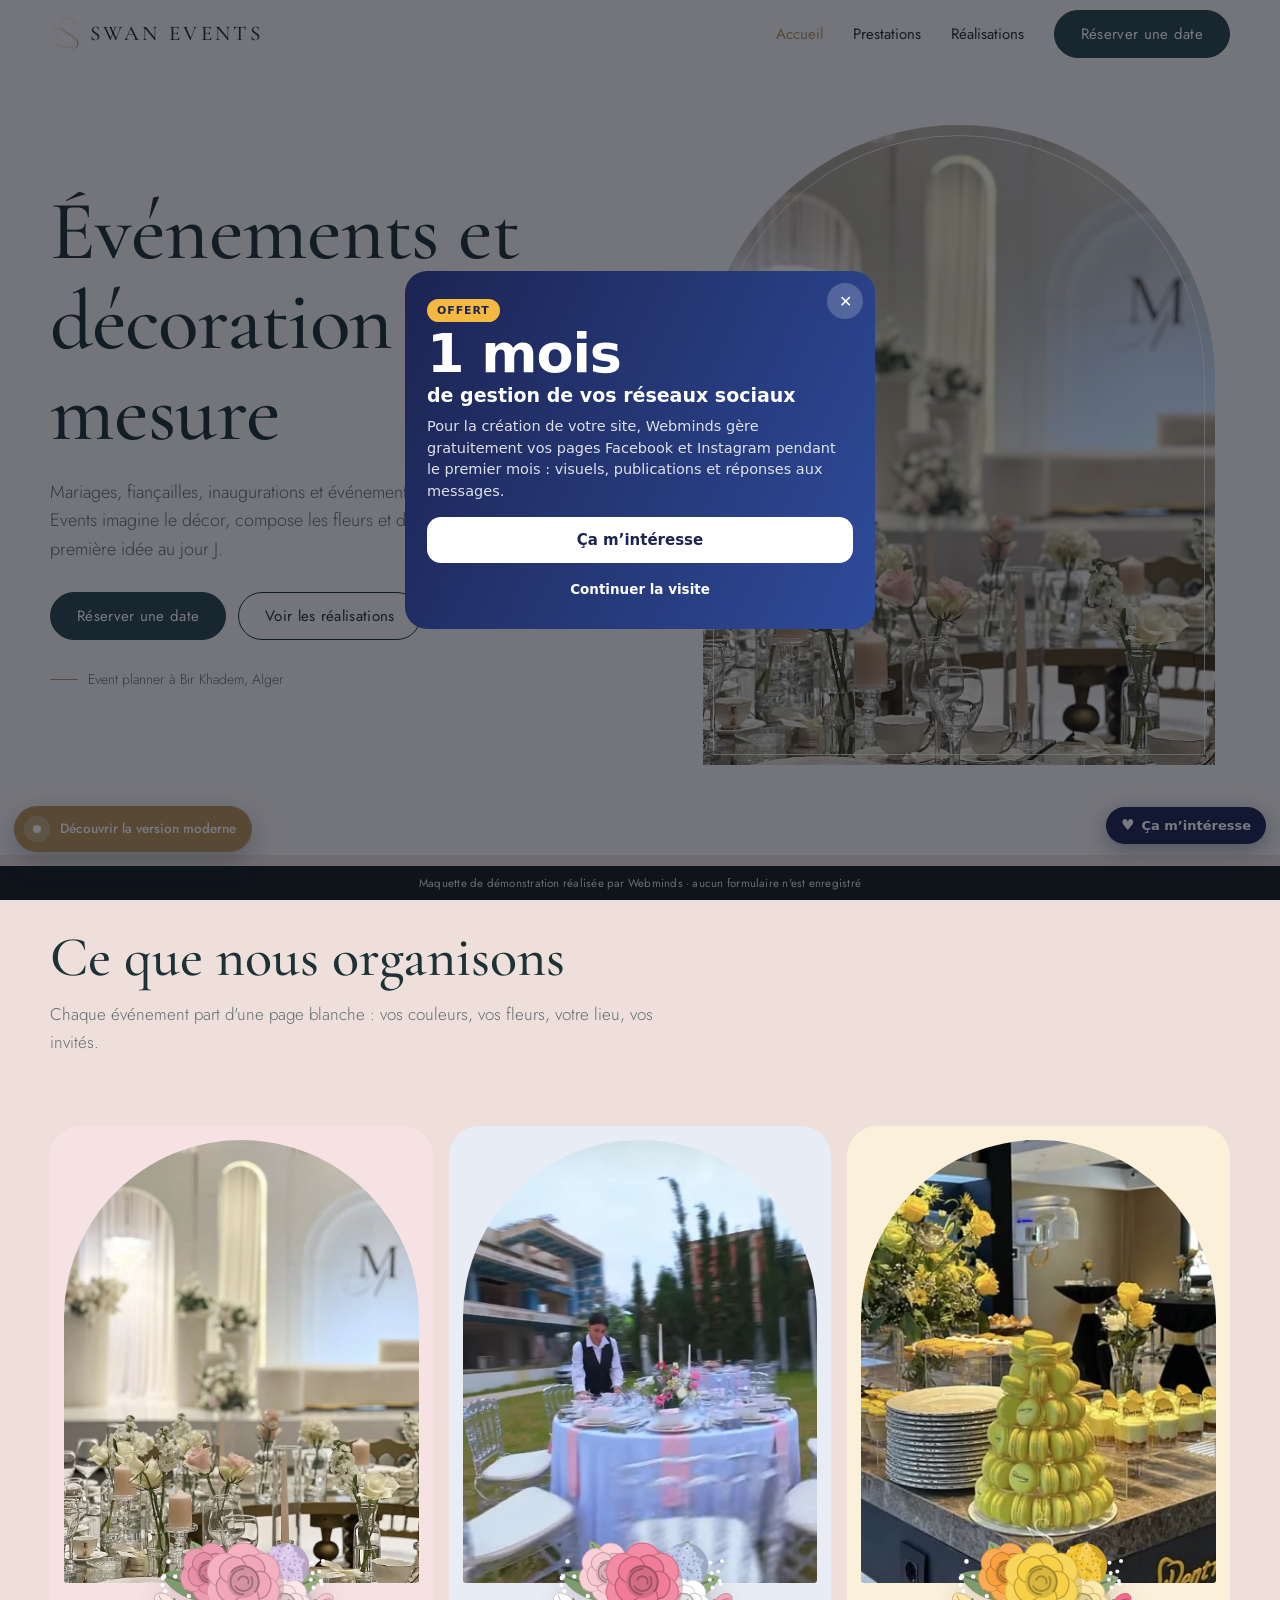
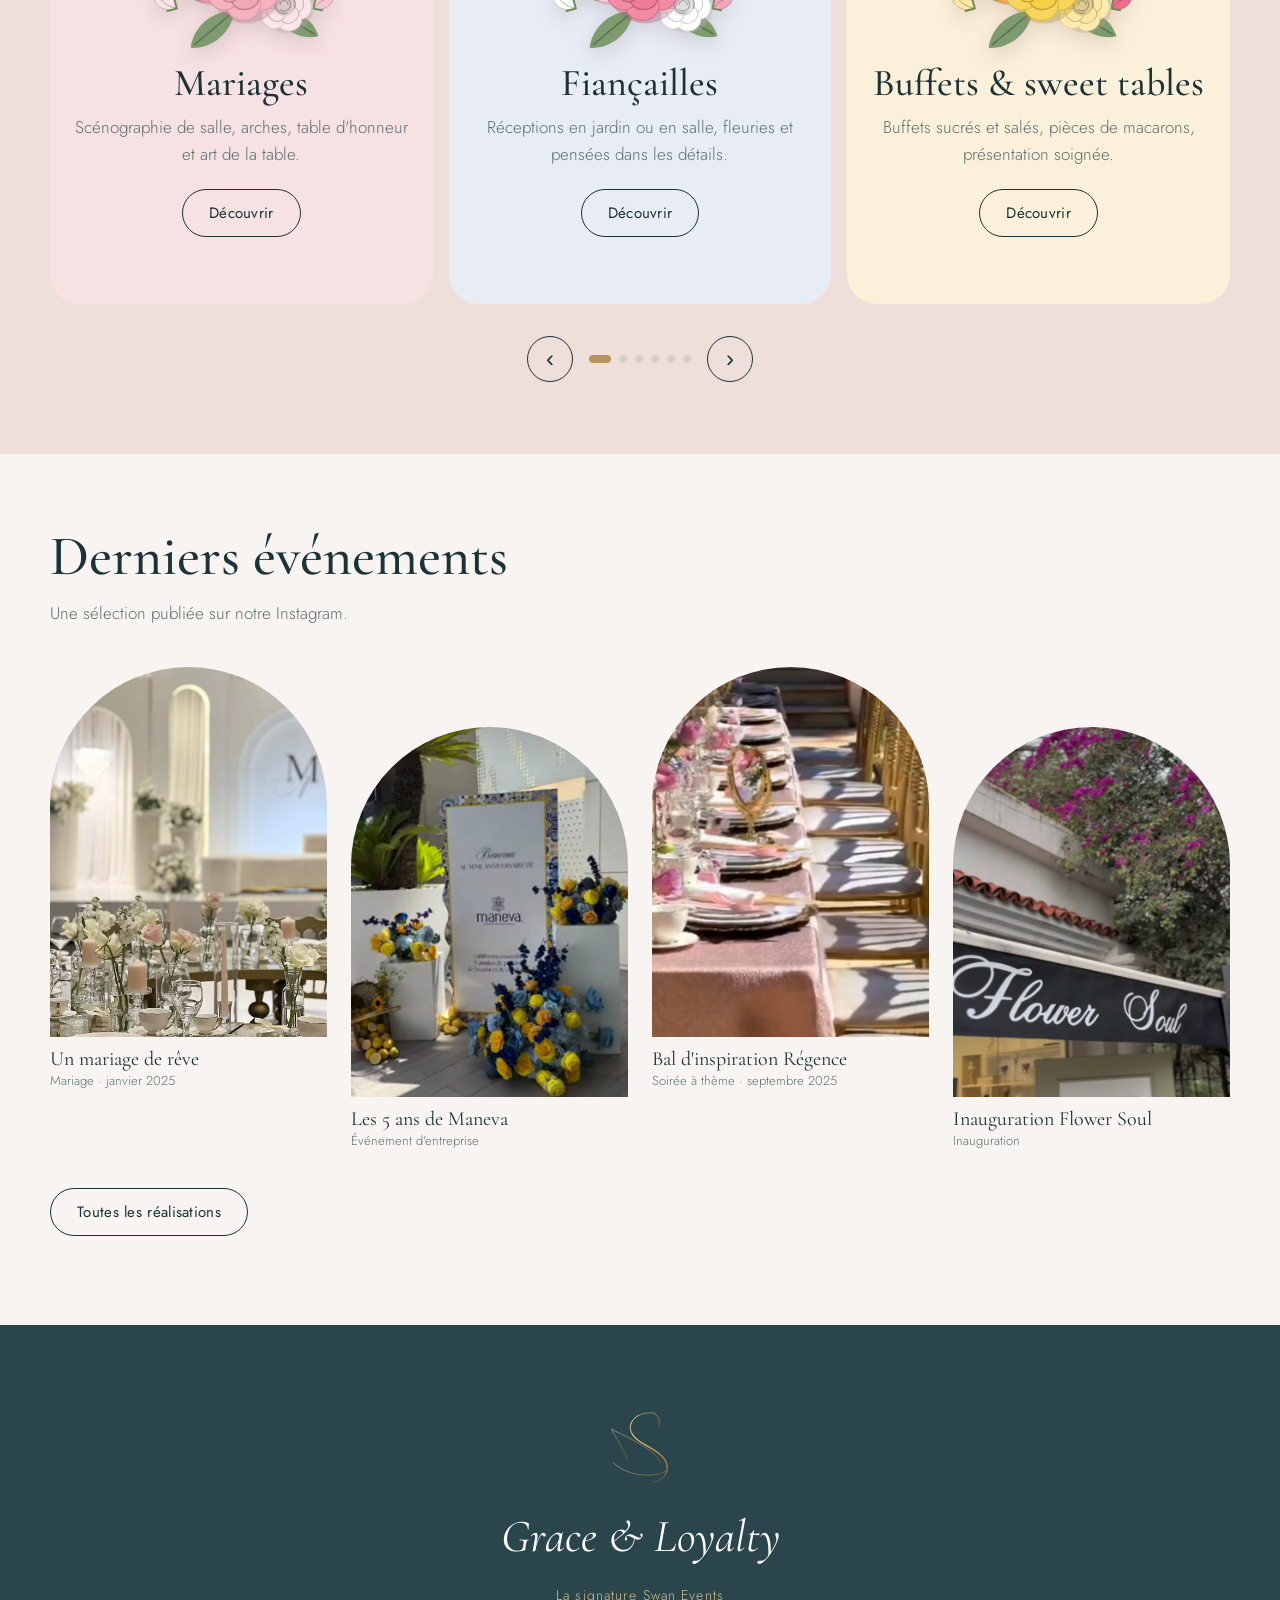
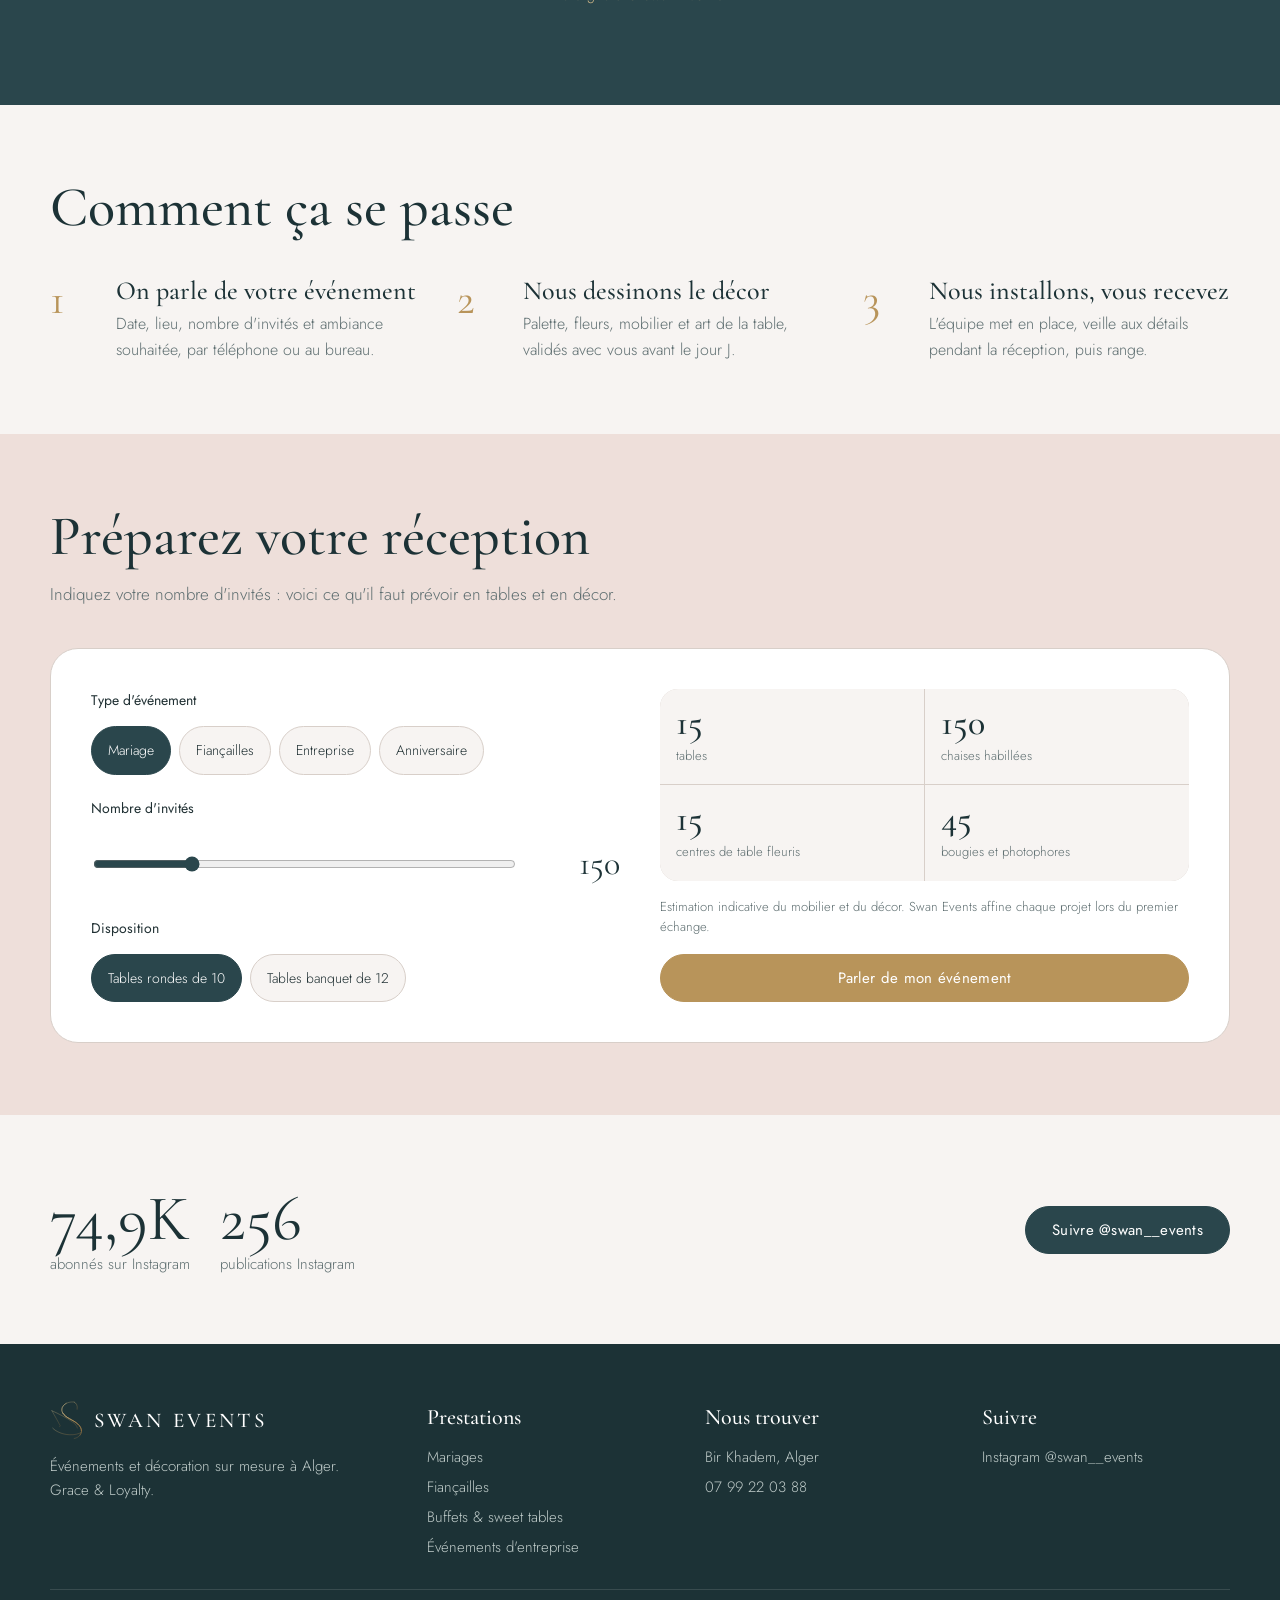
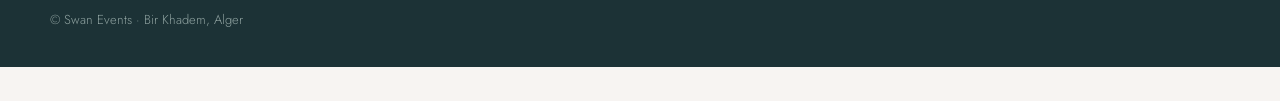
==== commit 925897b3: "Pop-up « 1 mois de réseaux sociaux offert » et bouton « Ça m'intéresse » (envoi WhatsApp)" ====
--- a/index.html
+++ b/index.html
@@ -76,5 +76,41 @@
 </div></footer>
 <a class="wm-switch" href="v2/index.html"><span class="wm-switch-dot"></span><span class="wm-switch-txt">Découvrir la version moderne</span></a>
 <div class="wm-demo">Maquette de démonstration réalisée par Webminds · aucun formulaire n'est enregistré</div>
-<script src="js/flora.js"></script><script src="js/main.js"></script><script src="js/demo.js"></script>
-</body></html>+<script src="js/flora.js"></script><script src="js/main.js"></script><script src="js/demo.js"></script><script data-wml>(function(){if(window.__wmL)return;window.__wmL=1;
+var C={"p": "Swan Events", "mail": null, "wa": "213797372452", "v": [["/", "Version corporate", "Claire et rassurante"], ["/v2/", "Version moderne", "Immersive et animée"]]};
+function ready(f){document.readyState==='loading'?document.addEventListener('DOMContentLoaded',f):f()}
+ready(function(){
+var css='.wmL-b{position:fixed;right:14px;bottom:calc(56px + env(safe-area-inset-bottom));z-index:2147483000;border:0;border-radius:999px;background:#1C2452;color:#fff;font:700 13px/1 system-ui,-apple-system,Segoe UI,Roboto,sans-serif;padding:11px 15px;box-shadow:0 6px 22px rgba(20,30,60,.35);cursor:pointer;display:flex;align-items:center;gap:7px}'
++'@media(max-width:520px){.wmL-b{bottom:calc(112px + env(safe-area-inset-bottom));font-size:12.5px;padding:10px 13px}}'
++'.wmL-m{position:fixed;inset:0;z-index:2147483001;background:rgba(10,14,25,.55);display:none;align-items:flex-end;justify-content:center;font-family:system-ui,-apple-system,Segoe UI,Roboto,sans-serif}.wmL-m.on{display:flex}@media(min-width:700px){.wmL-m{align-items:center;padding:20px}}'
++'.wmL-x{box-sizing:border-box;position:relative;background:#fff;color:#1C2452;width:100%;max-width:470px;max-height:92vh;overflow:auto;border-radius:22px 22px 0 0;padding:24px 22px calc(22px + env(safe-area-inset-bottom));text-align:left}@media(min-width:700px){.wmL-x{border-radius:22px}}'
++'.wmL-x *{box-sizing:border-box}.wmL-c{position:absolute;top:12px;right:12px;width:36px;height:36px;border:0;border-radius:50%;background:#F0F2F1;font-size:16px;cursor:pointer;color:#1C2452}'
++'.wmL-x h3{font:800 26px/1.1 system-ui,-apple-system,sans-serif;margin:4px 40px 10px 0;color:inherit}.wmL-x p{margin:0 0 14px;line-height:1.5;font-size:14.5px;opacity:.85}'
++'.wmL-o{background:linear-gradient(115deg,#1C2452,#2E4B9A);color:#fff}.wmL-o .wmL-c{background:rgba(255,255,255,.2);color:#fff}.wmL-big{font:900 54px/.95 system-ui,-apple-system,sans-serif;letter-spacing:-.02em;margin:6px 0 2px}.wmL-big small{display:block;font-size:19px;font-weight:700;letter-spacing:0;margin-top:6px}'
++'.wmL-tag{display:inline-block;background:#F5B841;color:#1C2452;font:800 11px system-ui,sans-serif;letter-spacing:.08em;border-radius:999px;padding:5px 10px}'
++'.wmL-btn{display:flex;align-items:center;justify-content:center;width:100%;border:0;border-radius:14px;padding:14px;font:800 15px system-ui,-apple-system,sans-serif;cursor:pointer;margin-top:8px}.wmL-w{background:#fff;color:#1C2452}.wmL-g{background:#1FAF55;color:#fff}.wmL-n{background:#1C2452;color:#fff}.wmL-l{background:transparent;color:inherit;font-weight:600;font-size:13.5px;padding:10px}'
++'.wmL-s{font:700 11.5px system-ui,sans-serif;text-transform:uppercase;letter-spacing:.06em;opacity:.6;margin:12px 0 8px}.wmL-ch{display:grid;gap:8px}.wmL-ch label{display:flex;align-items:center;gap:10px;border:1.5px solid #E2E6E3;border-radius:12px;padding:11px 12px;cursor:pointer;font-size:14px;font-weight:600}.wmL-ch label small{display:block;font-weight:500;opacity:.65;font-size:12px}.wmL-ch input{width:18px;height:18px;flex:none;accent-color:#1FAF55}'
++'.wmL-f{display:grid;gap:8px;margin:12px 0 6px}.wmL-f input{border:1.5px solid #E2E6E3;border-radius:12px;padding:12px;font:500 16px system-ui,sans-serif;color:#1C2452;background:#fff;-webkit-user-select:text!important;user-select:text!important;width:100%}'
++'.wmL-ok{text-align:center}.wmL-ok i{display:grid;place-items:center;width:64px;height:64px;margin:6px auto 12px;border-radius:50%;background:#E8F7EE;color:#1FAF55;font-style:normal;font-size:30px}';
+var st=document.createElement('style');st.textContent=css;document.head.appendChild(st);
+function ss(k,v){try{if(v===undefined)return sessionStorage.getItem(k);sessionStorage.setItem(k,v)}catch(e){}}
+var p=location.pathname,cur=0;C.v.forEach(function(v,i){if(v[0]!=='/'&&p.indexOf(v[0])===0)cur=i});
+var off=document.createElement('div');off.className='wmL-m';off.innerHTML='<div class="wmL-x wmL-o" role="dialog" aria-modal="true"><button class="wmL-c" type="button" aria-label="Fermer">✕</button><span class="wmL-tag">OFFERT</span><div class="wmL-big">1 mois<small>de gestion de vos réseaux sociaux</small></div><p style="margin-top:12px">Pour la création de votre site, Webminds gère gratuitement vos pages Facebook et Instagram pendant le premier mois : visuels, publications et réponses aux messages.</p><button class="wmL-btn wmL-w" type="button" data-i>Ça m’intéresse</button><button class="wmL-btn wmL-l" type="button" data-c>Continuer la visite</button></div>';
+var ch='';C.v.forEach(function(v,i){ch+='<label><input type="radio" name="wmLv" value="'+v[1]+'"'+(i===cur?' checked':'')+'><span>'+v[1]+(v[2]?'<small>'+v[2]+'</small>':'')+'</span></label>'});
+var it=document.createElement('div');it.className='wmL-m';it.innerHTML='<div class="wmL-x" role="dialog" aria-modal="true"><button class="wmL-c" type="button" aria-label="Fermer">✕</button><div data-s1><h3>Cette maquette vous plaît ?</h3><p>Choisissez la version qui vous intéresse : Webminds vous recontacte pour vous la présenter.</p>'+(C.v.length>1?'<div class="wmL-s">La version préférée</div><div class="wmL-ch">'+ch+'</div>':'')+'<div class="wmL-s">En plus</div><div class="wmL-ch"><label><input type="checkbox" value="Gestion des réseaux sociaux (1 mois offert)"><span>Réseaux sociaux<small>1 mois de gestion offert avec le site</small></span></label></div><div class="wmL-f"><input name="n" placeholder="Votre nom" autocomplete="name"><input name="t" type="tel" inputmode="tel" placeholder="Votre téléphone (facultatif)" autocomplete="tel"></div><button class="wmL-btn wmL-g" type="button" data-w>Envoyer sur WhatsApp</button>'+(C.mail?'<button class="wmL-btn wmL-l" type="button" data-e>Envoyer par e-mail</button>':'')+'</div><div class="wmL-ok" data-s2 hidden><i>✓</i><h3 style="margin:0 0 8px">Merci !</h3><p>Votre choix a bien été transmis à Webminds. Nous vous recontactons très vite.</p><button class="wmL-btn wmL-n" type="button" data-c>Continuer la visite</button></div></div>';
+document.body.appendChild(off);document.body.appendChild(it);
+var b=document.createElement('button');b.type='button';b.className='wmL-b';b.innerHTML='<b style="font-size:15px">♥</b>Ça m’intéresse';document.body.appendChild(b);
+function op(m){off.classList.remove('on');it.classList.remove('on');m.classList.add('on')}
+[off,it].forEach(function(m){m.addEventListener('click',function(e){if(e.target===m||e.target.closest('.wmL-c')||e.target.closest('[data-c]'))m.classList.remove('on')})});
+b.onclick=function(){op(it)};off.querySelector('[data-i]').onclick=function(){op(it)};
+function msg(){var v=(it.querySelector('input[name=wmLv]:checked')||{}).value||C.v[cur][1],x=[].map.call(it.querySelectorAll('input[type=checkbox]:checked'),function(c){return c.value}),n=it.querySelector('[name=n]').value.trim(),t=it.querySelector('[name=t]').value.trim();
+ return{v:v,x:x,n:n,t:t,txt:'Bonjour Webminds, la maquette '+C.p+' m’intéresse.\nVersion préférée : '+v+(x.length?'\nEn plus : '+x.join(', '):'')+(n?'\nNom : '+n:'')+(t?'\nTéléphone : '+t:'')+'\nLien : '+location.origin+C.v[cur][0]}}
+function mail(m){if(!C.mail)return;try{fetch('https://formsubmit.co/ajax/'+C.mail,{method:'POST',keepalive:true,headers:{'Content-Type':'application/json','Accept':'application/json'},body:JSON.stringify({_subject:'Maquette '+C.p+' : intéressé ('+m.v+')',Prospect:C.p,Version:m.v,Options:m.x.join(', ')||'-',Nom:m.n||'-',Telephone:m.t||'-',Lien:location.origin+C.v[cur][0],_template:'table',_captcha:'false'})}).catch(function(){})}catch(e){}}
+function done(){it.querySelector('[data-s1]').hidden=true;it.querySelector('[data-s2]').hidden=false;ss('wmL-sent','1')}
+it.querySelector('[data-w]').onclick=function(){var m=msg();mail(m);done();location.href='https://wa.me/'+C.wa+'?text='+encodeURIComponent(m.txt)};
+var e=it.querySelector('[data-e]');if(e)e.onclick=function(){mail(msg());done()};
+var sh=ss('wmL-off');addEventListener('scroll',function(){var r=(scrollY+innerHeight)/document.documentElement.scrollHeight;
+ if(!sh&&scrollY>500&&r>.3){sh=1;ss('wmL-off','1');op(off)}
+ if(!ss('wmL-it')&&!ss('wmL-sent')&&sh&&r>.92&&!off.classList.contains('on')){ss('wmL-it','1');op(it)}},{passive:true});
+});})();
+</script></body></html>
